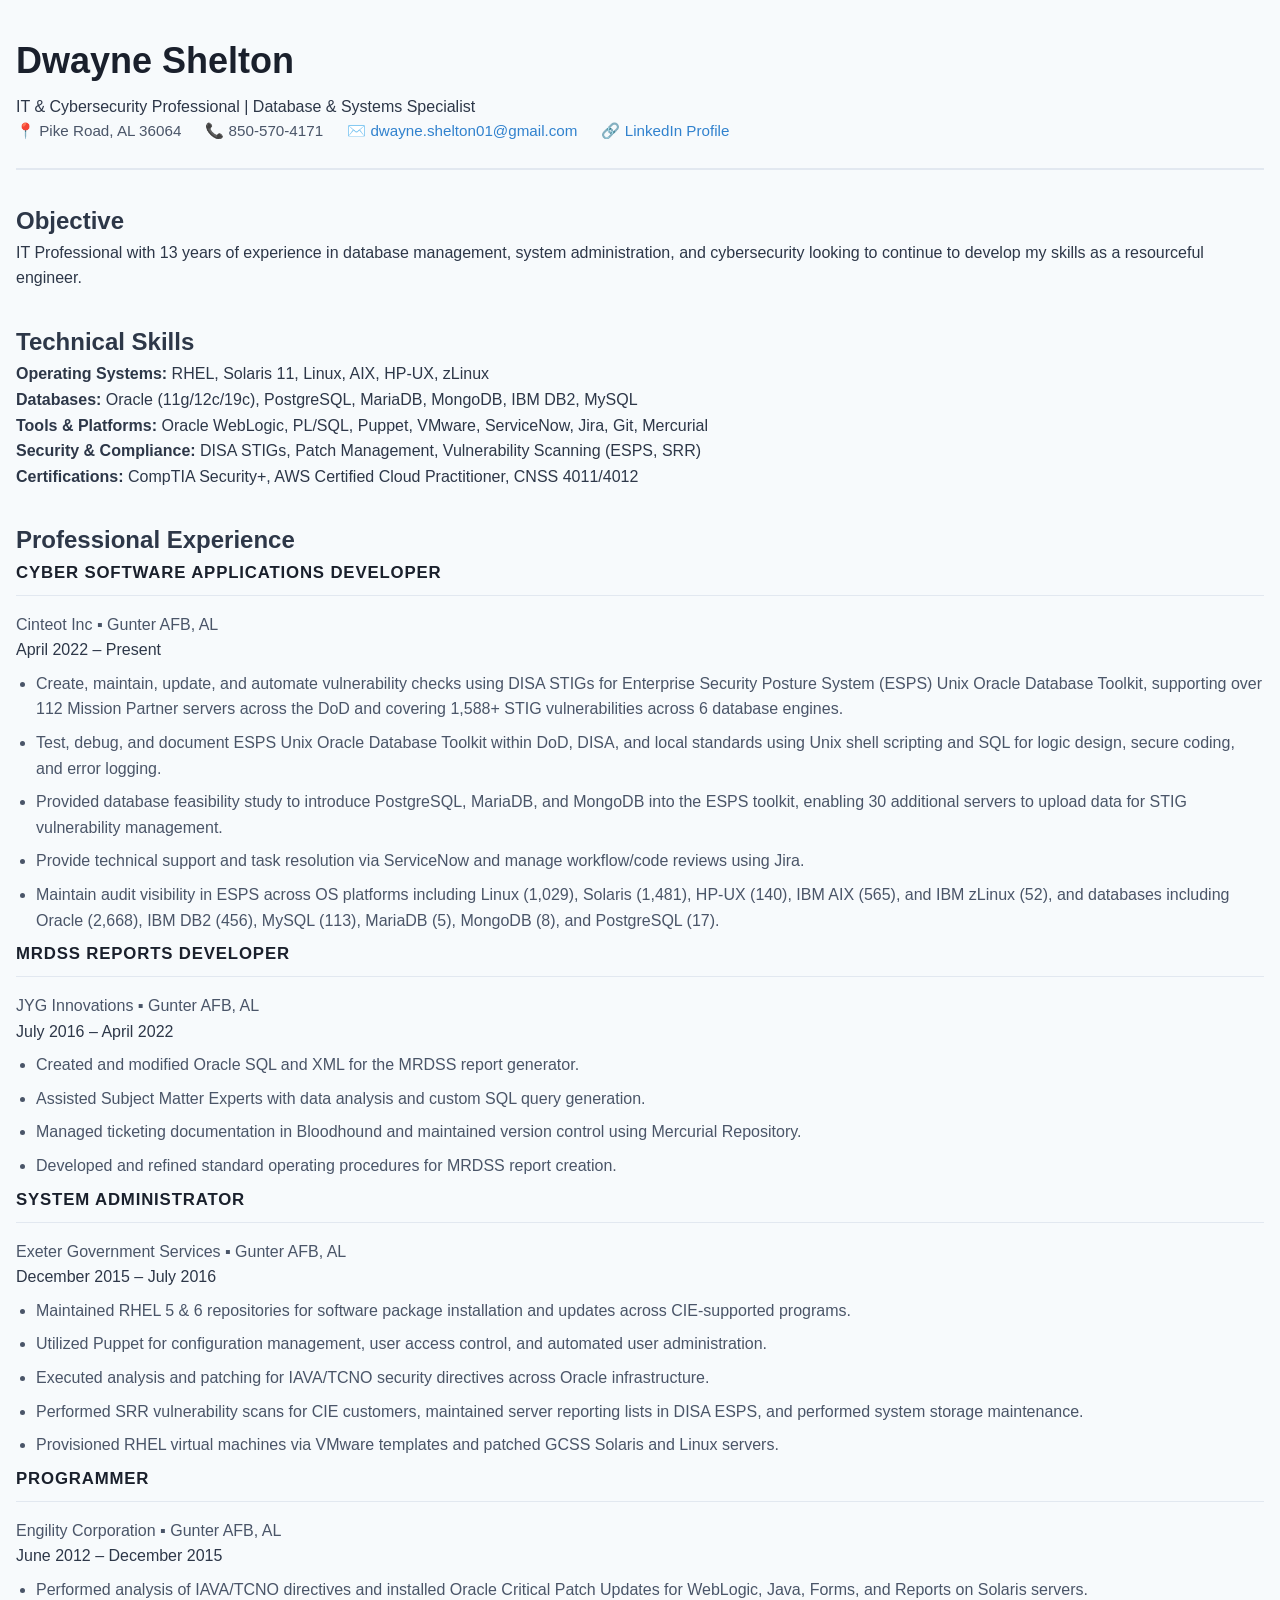
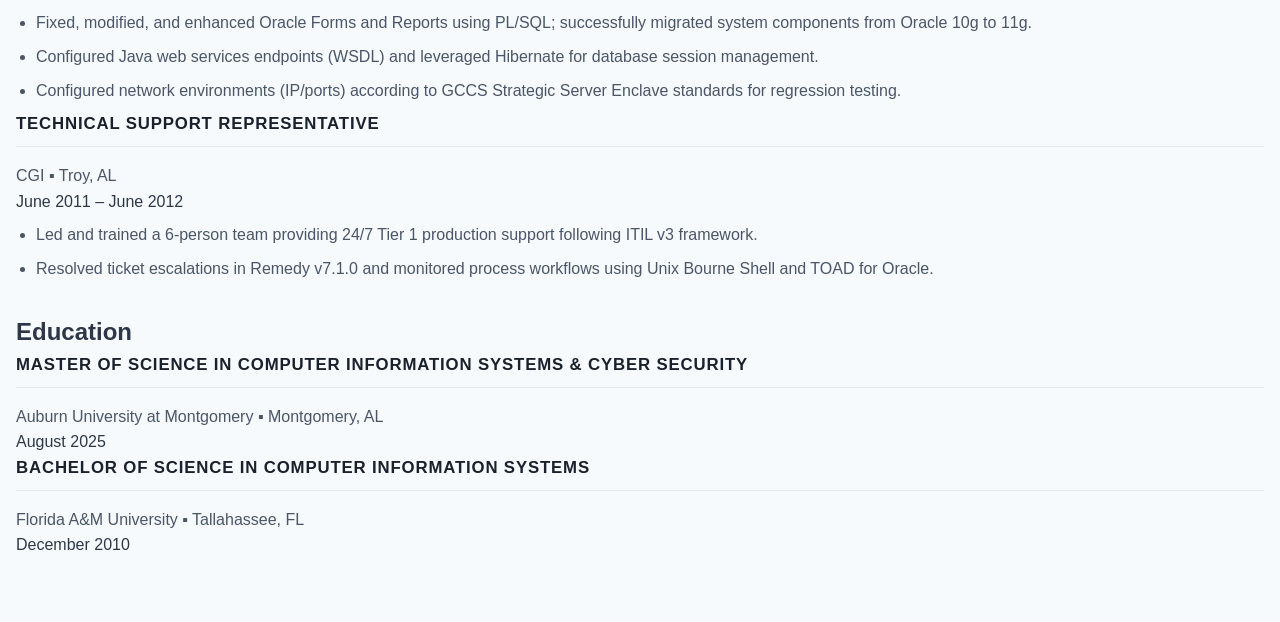
==== index.html @ b15f1be2 "Add files via upload" ====
<!DOCTYPE html>
<html lang="en">
<head>
    <meta charset="UTF-8">
    <meta name="viewport" content="width=device-width, initial-scale=1.0">
    <title>Dwayne Shelton - Resume</title>
    <link rel="stylesheet" href="style.css">
    <link rel="preconnect" href="https://fonts.googleapis.com">
    <link rel="preconnect" href="https://fonts.gstatic.com" crossorigin>
    <link href="https://fonts.googleapis.com/css2?family=Inter:wght@300;400;500;600;700&display=swap" rel="stylesheet">
</head>
<body>
    <div class="resume-container">
        <!-- Header -->
        <header class="header">
            <h1 class="name">Dwayne Shelton</h1>
            <p class="subtitle">IT & Cybersecurity Professional | Database & Systems Specialist</p>
            <div class="contact-info">
                <span>📍 Pike Road, AL 36064</span>
                <span>📞 850-570-4171</span>
                <span>✉️ <a href="mailto:dwayne.shelton01@gmail.com">dwayne.shelton01@gmail.com</a></span>
                <span>🔗 <a href="#" target="_blank">LinkedIn Profile</a></span>
            </div>
        </header>

        <!-- Objective -->
        <section class="section">
            <h2 class="section-title">Objective</h2>
            <p class="objective-text">
                IT Professional with 13 years of experience in database management, system administration, and cybersecurity looking to continue to develop my skills as a resourceful engineer.
            </p>
        </section>

        <!-- Technical Skills -->
        <section class="section">
            <h2 class="section-title">Technical Skills</h2>
            <div class="skills-grid">
                <div class="skill-category">
                    <strong>Operating Systems:</strong> RHEL, Solaris 11, Linux, AIX, HP-UX, zLinux
                </div>
                <div class="skill-category">
                    <strong>Databases:</strong> Oracle (11g/12c/19c), PostgreSQL, MariaDB, MongoDB, IBM DB2, MySQL
                </div>
                <div class="skill-category">
                    <strong>Tools & Platforms:</strong> Oracle WebLogic, PL/SQL, Puppet, VMware, ServiceNow, Jira, Git, Mercurial
                </div>
                <div class="skill-category">
                    <strong>Security & Compliance:</strong> DISA STIGs, Patch Management, Vulnerability Scanning (ESPS, SRR)
                </div>
                <div class="skill-category">
                    <strong>Certifications:</strong> CompTIA Security+, AWS Certified Cloud Practitioner, CNSS 4011/4012
                </div>
            </div>
        </section>

        <!-- Professional Experience -->
        <section class="section">
            <h2 class="section-title">Professional Experience</h2>
            
            <!-- Job 1 -->
            <div class="job">
                <div class="job-header">
                    <div>
                        <h3 class="job-title">Cyber Software Applications Developer</h3>
                        <span class="company">Cinteot Inc ▪ Gunter AFB, AL</span>
                    </div>
                    <span class="job-dates">April 2022 – Present</span>
                </div>
                <ul class="bullet-list">
                    <li>Create, maintain, update, and automate vulnerability checks using DISA STIGs for Enterprise Security Posture System (ESPS) Unix Oracle Database Toolkit, supporting over 112 Mission Partner servers across the DoD and covering 1,588+ STIG vulnerabilities across 6 database engines.</li>
                    <li>Test, debug, and document ESPS Unix Oracle Database Toolkit within DoD, DISA, and local standards using Unix shell scripting and SQL for logic design, secure coding, and error logging.</li>
                    <li>Provided database feasibility study to introduce PostgreSQL, MariaDB, and MongoDB into the ESPS toolkit, enabling 30 additional servers to upload data for STIG vulnerability management.</li>
                    <li>Provide technical support and task resolution via ServiceNow and manage workflow/code reviews using Jira.</li>
                    <li>Maintain audit visibility in ESPS across OS platforms including Linux (1,029), Solaris (1,481), HP-UX (140), IBM AIX (565), and IBM zLinux (52), and databases including Oracle (2,668), IBM DB2 (456), MySQL (113), MariaDB (5), MongoDB (8), and PostgreSQL (17).</li>
                </ul>
            </div>

            <!-- Job 2 -->
            <div class="job">
                <div class="job-header">
                    <div>
                        <h3 class="job-title">MRDSS Reports Developer</h3>
                        <span class="company">JYG Innovations ▪ Gunter AFB, AL</span>
                    </div>
                    <span class="job-dates">July 2016 – April 2022</span>
                </div>
                <ul class="bullet-list">
                    <li>Created and modified Oracle SQL and XML for the MRDSS report generator.</li>
                    <li>Assisted Subject Matter Experts with data analysis and custom SQL query generation.</li>
                    <li>Managed ticketing documentation in Bloodhound and maintained version control using Mercurial Repository.</li>
                    <li>Developed and refined standard operating procedures for MRDSS report creation.</li>
                </ul>
            </div>

            <!-- Job 3 -->
            <div class="job">
                <div class="job-header">
                    <div>
                        <h3 class="job-title">System Administrator</h3>
                        <span class="company">Exeter Government Services ▪ Gunter AFB, AL</span>
                    </div>
                    <span class="job-dates">December 2015 – July 2016</span>
                </div>
                <ul class="bullet-list">
                    <li>Maintained RHEL 5 & 6 repositories for software package installation and updates across CIE-supported programs.</li>
                    <li>Utilized Puppet for configuration management, user access control, and automated user administration.</li>
                    <li>Executed analysis and patching for IAVA/TCNO security directives across Oracle infrastructure.</li>
                    <li>Performed SRR vulnerability scans for CIE customers, maintained server reporting lists in DISA ESPS, and performed system storage maintenance.</li>
                    <li>Provisioned RHEL virtual machines via VMware templates and patched GCSS Solaris and Linux servers.</li>
                </ul>
            </div>

            <!-- Job 4 -->
            <div class="job">
                <div class="job-header">
                    <div>
                        <h3 class="job-title">Programmer</h3>
                        <span class="company">Engility Corporation ▪ Gunter AFB, AL</span>
                    </div>
                    <span class="job-dates">June 2012 – December 2015</span>
                </div>
                <ul class="bullet-list">
                    <li>Performed analysis of IAVA/TCNO directives and installed Oracle Critical Patch Updates for WebLogic, Java, Forms, and Reports on Solaris servers.</li>
                    <li>Fixed, modified, and enhanced Oracle Forms and Reports using PL/SQL; successfully migrated system components from Oracle 10g to 11g.</li>
                    <li>Configured Java web services endpoints (WSDL) and leveraged Hibernate for database session management.</li>
                    <li>Configured network environments (IP/ports) according to GCCS Strategic Server Enclave standards for regression testing.</li>
                </ul>
            </div>

            <!-- Job 5 -->
            <div class="job">
                <div class="job-header">
                    <div>
                        <h3 class="job-title">Technical Support Representative</h3>
                        <span class="company">CGI ▪ Troy, AL</span>
                    </div>
                    <span class="job-dates">June 2011 – June 2012</span>
                </div>
                <ul class="bullet-list">
                    <li>Led and trained a 6-person team providing 24/7 Tier 1 production support following ITIL v3 framework.</li>
                    <li>Resolved ticket escalations in Remedy v7.1.0 and monitored process workflows using Unix Bourne Shell and TOAD for Oracle.</li>
                </ul>
            </div>
        </section>

        <!-- Education -->
        <section class="section">
            <h2 class="section-title">Education</h2>
            <div class="education-item">
                <div class="job-header">
                    <div>
                        <h3 class="job-title">Master of Science in Computer Information Systems & Cyber Security</h3>
                        <span class="company">Auburn University at Montgomery ▪ Montgomery, AL</span>
                    </div>
                    <span class="job-dates">August 2025</span>
                </div>
            </div>
            <div class="education-item">
                <div class="job-header">
                    <div>
                        <h3 class="job-title">Bachelor of Science in Computer Information Systems</h3>
                        <span class="company">Florida A&M University ▪ Tallahassee, FL</span>
                    </div>
                    <span class="job-dates">December 2010</span>
                </div>
            </div>
        </section>
    </div>
</body>
</html>
---- style.css ----
/* Reset & Base Styles */
* {
  box-sizing: border-box;
  margin: 0;
  padding: 0;
}

body {
  font-family: -apple-system, BlinkMacSystemFont, "Segoe UI", Roboto, Helvetica, Arial, sans-serif;
  line-height: 1.6;
  color: #2d3748;
  background-color: #f7fafc;
  padding: 2rem 1rem;
}

/* Container */
.container {
  max-width: 900px;
  margin: 0 auto;
  background: #ffffff;
  padding: 3rem;
  border-radius: 8px;
  box-shadow: 0 4px 6px -1px rgba(0, 0, 0, 0.1), 0 2px 4px -1px rgba(0, 0, 0, 0.06);
}

/* Header */
header {
  border-bottom: 2px solid #e2e8f0;
  padding-bottom: 1.5rem;
  margin-bottom: 2rem;
}

header h1 {
  font-size: 2.25rem;
  color: #1a202c;
  font-weight: 700;
  margin-bottom: 0.25rem;
}

header h2 {
  font-size: 1.25rem;
  color: #3182ce;
  font-weight: 600;
  margin-bottom: 1rem;
}

.contact-info {
  display: flex;
  flex-wrap: wrap;
  gap: 1rem 1.5rem;
  font-size: 0.95rem;
  color: #4a5568;
}

.contact-info a {
  color: #3182ce;
  text-decoration: none;
}

.contact-info a:hover {
  text-decoration: underline;
}

/* Sections */
section {
  margin-bottom: 2rem;
}

section h3 {
  font-size: 1.25rem;
  color: #2b6cb0;
  text-transform: uppercase;
  letter-spacing: 0.05em;
  border-bottom: 1px solid #e2e8f0;
  padding-bottom: 0.5rem;
  margin-bottom: 1rem;
}

/* Experience & Education Entries */
.entry {
  margin-bottom: 1.5rem;
}

.entry-header {
  display: flex;
  justify-content: space-between;
  align-items: baseline;
  flex-wrap: wrap;
  margin-bottom: 0.25rem;
}

.job-title {
  font-weight: 700;
  color: #1a202c;
  font-size: 1.05rem;
}

.company {
  color: #4a5568;
  font-weight: 500;
}

.dates {
  color: #718096;
  font-size: 0.9rem;
  font-style: italic;
}

/* Lists */
ul {
  list-style-type: disc;
  padding-left: 1.25rem;
  margin-top: 0.5rem;
}

li {
  margin-bottom: 0.5rem;
  color: #4a5568;
}

/* Skills List */
.skills-list {
  list-style: none;
  padding-left: 0;
}

.skills-list li {
  margin-bottom: 0.5rem;
}

.skills-list strong {
  color: #2d3748;
}

/* Print Styles */
@media print {
  body {
    background-color: #fff;
    padding: 0;
  }
  
  .container {
    box-shadow: none;
    padding: 0;
    max-width: 100%;
  }

  a {
    color: #2d3748;
    text-decoration: none;
  }
}

/* Mobile Responsive */
@media (max-width: 640px) {
  .container {
    padding: 1.5rem;
  }

  .entry-header {
    flex-direction: column;
    align-items: flex-start;
  }

  .dates {
    margin-top: 0.25rem;
  }
}
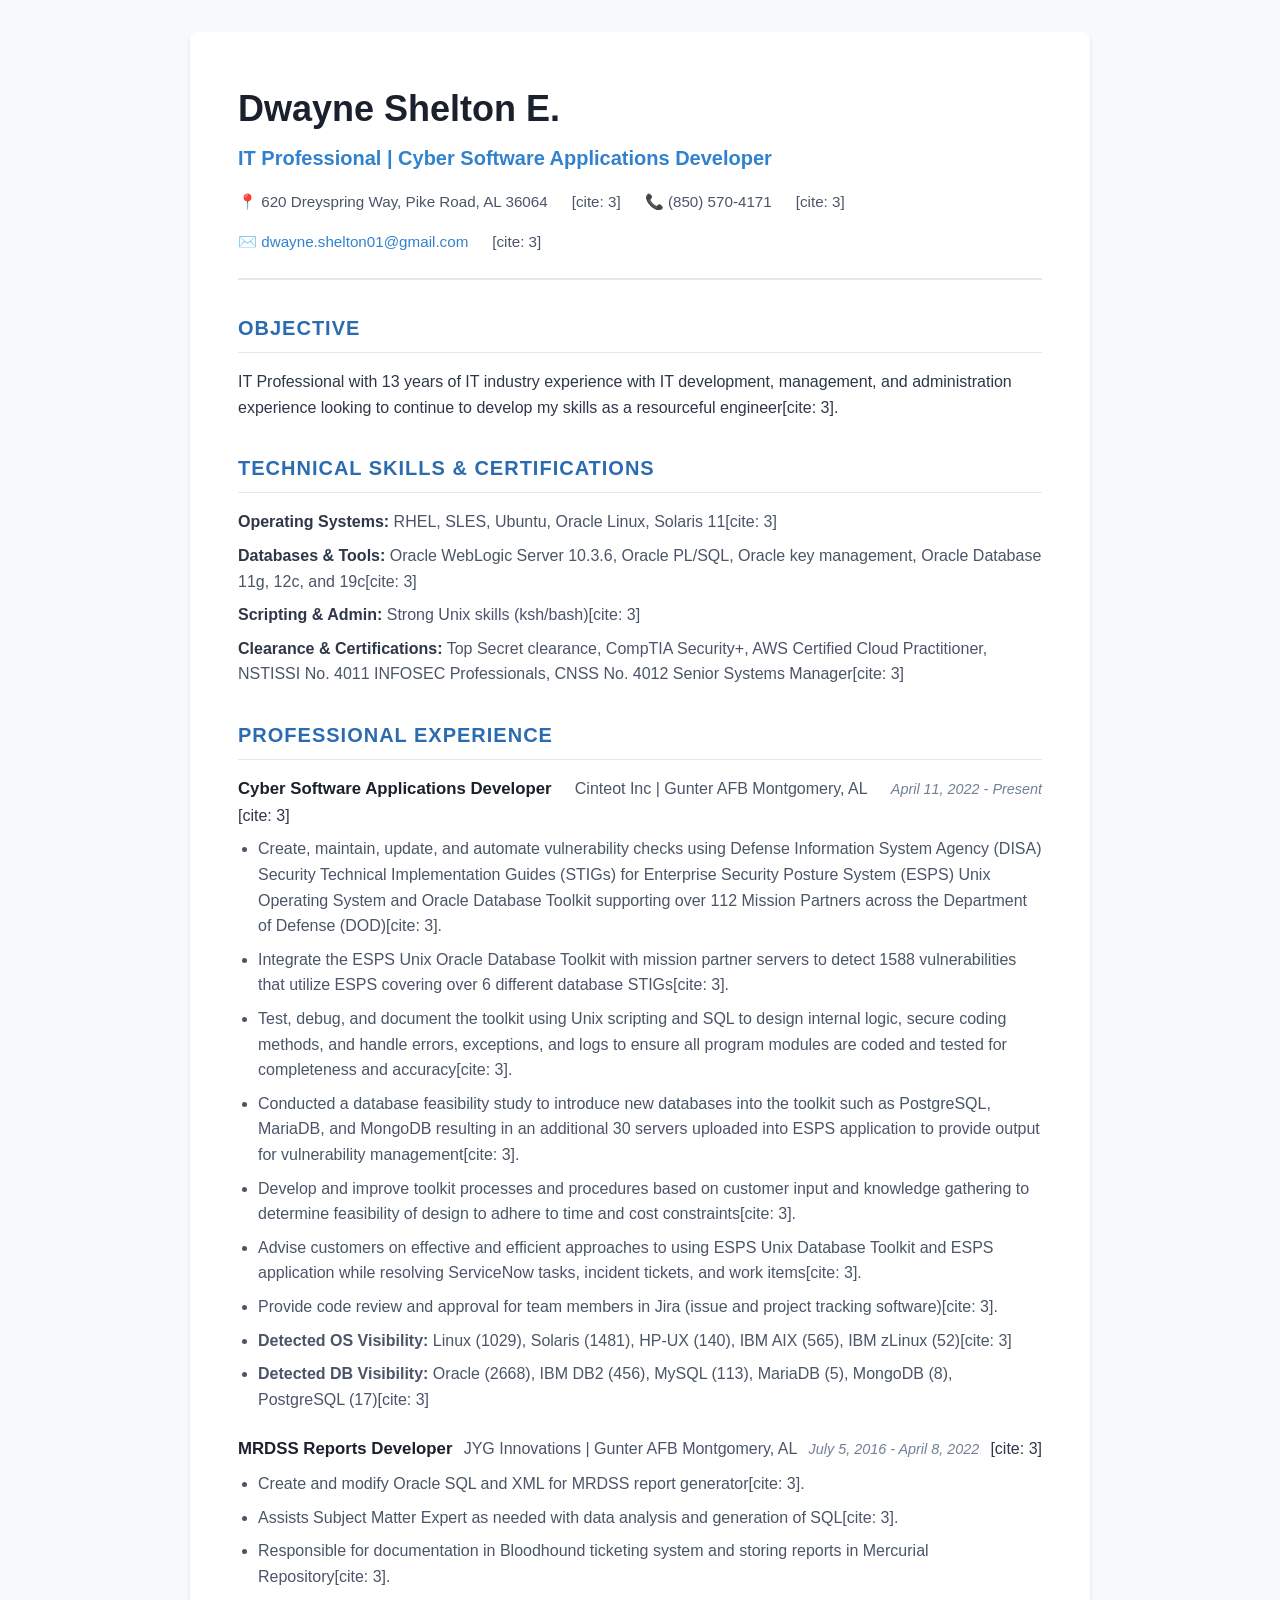
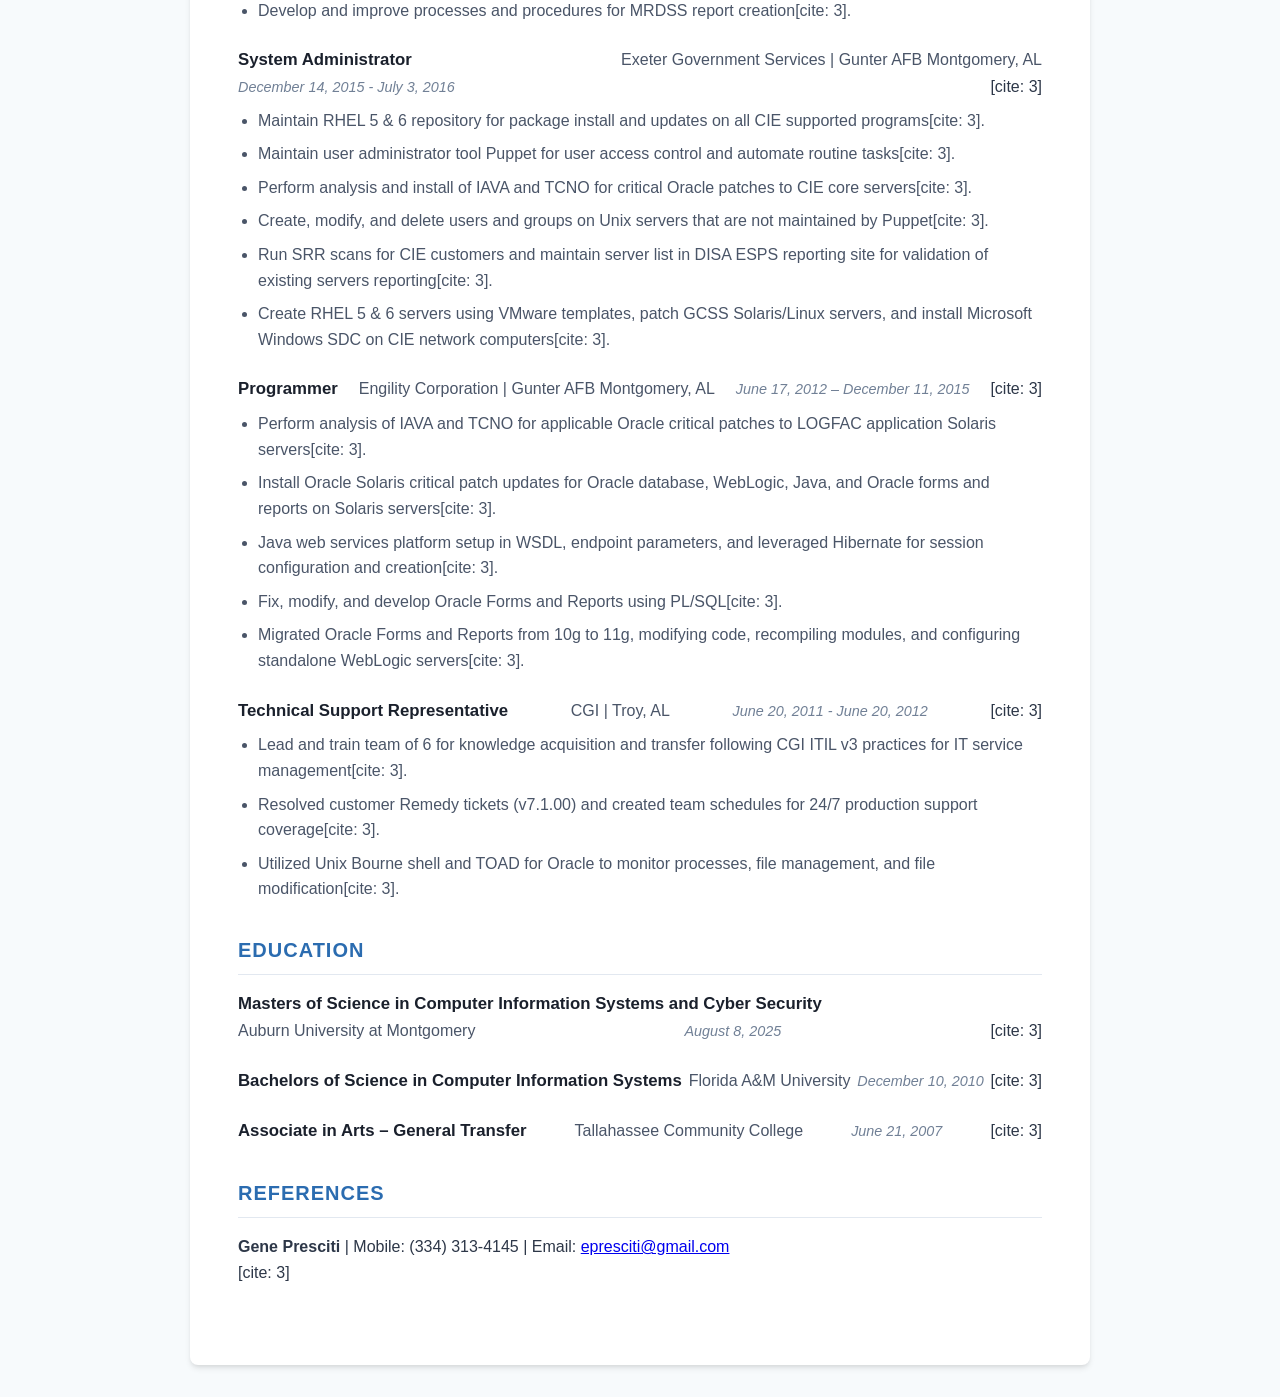
==== commit 00f1da4d: "Update index.html Modified changes to try and improve and shorten resume" ====
--- a/index.html
+++ b/index.html
@@ -1,170 +1,159 @@
 <!DOCTYPE html>
 <html lang="en">
 <head>
-    <meta charset="UTF-8">
-    <meta name="viewport" content="width=device-width, initial-scale=1.0">
-    <title>Dwayne Shelton - Resume</title>
-    <link rel="stylesheet" href="style.css">
-    <link rel="preconnect" href="https://fonts.googleapis.com">
-    <link rel="preconnect" href="https://fonts.gstatic.com" crossorigin>
-    <link href="https://fonts.googleapis.com/css2?family=Inter:wght@300;400;500;600;700&display=swap" rel="stylesheet">
+  <meta charset="UTF-8">
+  <meta name="viewport" content="width=device-width, initial-scale=1.0">
+  <title>Dwayne Shelton - Resume</title>
+  <link rel="stylesheet" href="style.css">
 </head>
 <body>
-    <div class="resume-container">
-        <!-- Header -->
-        <header class="header">
-            <h1 class="name">Dwayne Shelton</h1>
-            <p class="subtitle">IT & Cybersecurity Professional | Database & Systems Specialist</p>
-            <div class="contact-info">
-                <span>📍 Pike Road, AL 36064</span>
-                <span>📞 850-570-4171</span>
-                <span>✉️ <a href="mailto:dwayne.shelton01@gmail.com">dwayne.shelton01@gmail.com</a></span>
-                <span>🔗 <a href="#" target="_blank">LinkedIn Profile</a></span>
-            </div>
-        </header>
+  <div class="container">
+    <!-- Header Section -->
+    <header>
+      <h1>Dwayne Shelton E.</h1>
+      <h2>IT Professional | Cyber Software Applications Developer</h2>
+      <div class="contact-info">
+        <span>📍 620 Dreyspring Way, Pike Road, AL 36064</span>[cite: 3]
+        <span>📞 (850) 570-4171</span>[cite: 3]
+        <span>✉️ <a href="mailto:dwayne.shelton01@gmail.com">dwayne.shelton01@gmail.com</a></span>[cite: 3]
+      </div>
+    </header>
 
-        <!-- Objective -->
-        <section class="section">
-            <h2 class="section-title">Objective</h2>
-            <p class="objective-text">
-                IT Professional with 13 years of experience in database management, system administration, and cybersecurity looking to continue to develop my skills as a resourceful engineer.
-            </p>
-        </section>
+    <!-- Objectives Section -->
+    <section>
+      <h3>Objective</h3>
+      <p>IT Professional with 13 years of IT industry experience with IT development, management, and administration experience looking to continue to develop my skills as a resourceful engineer[cite: 3].</p>
+    </section>
 
-        <!-- Technical Skills -->
-        <section class="section">
-            <h2 class="section-title">Technical Skills</h2>
-            <div class="skills-grid">
-                <div class="skill-category">
-                    <strong>Operating Systems:</strong> RHEL, Solaris 11, Linux, AIX, HP-UX, zLinux
-                </div>
-                <div class="skill-category">
-                    <strong>Databases:</strong> Oracle (11g/12c/19c), PostgreSQL, MariaDB, MongoDB, IBM DB2, MySQL
-                </div>
-                <div class="skill-category">
-                    <strong>Tools & Platforms:</strong> Oracle WebLogic, PL/SQL, Puppet, VMware, ServiceNow, Jira, Git, Mercurial
-                </div>
-                <div class="skill-category">
-                    <strong>Security & Compliance:</strong> DISA STIGs, Patch Management, Vulnerability Scanning (ESPS, SRR)
-                </div>
-                <div class="skill-category">
-                    <strong>Certifications:</strong> CompTIA Security+, AWS Certified Cloud Practitioner, CNSS 4011/4012
-                </div>
-            </div>
-        </section>
+    <!-- Skills Section -->
+    <section>
+      <h3>Technical Skills & Certifications</h3>
+      <ul class="skills-list">
+        <li><strong>Operating Systems:</strong> RHEL, SLES, Ubuntu, Oracle Linux, Solaris 11[cite: 3]</li>
+        <li><strong>Databases & Tools:</strong> Oracle WebLogic Server 10.3.6, Oracle PL/SQL, Oracle key management, Oracle Database 11g, 12c, and 19c[cite: 3]</li>
+        <li><strong>Scripting & Admin:</strong> Strong Unix skills (ksh/bash)[cite: 3]</li>
+        <li><strong>Clearance & Certifications:</strong> Top Secret clearance, CompTIA Security+, AWS Certified Cloud Practitioner, NSTISSI No. 4011 INFOSEC Professionals, CNSS No. 4012 Senior Systems Manager[cite: 3]</li>
+      </ul>
+    </section>
 
-        <!-- Professional Experience -->
-        <section class="section">
-            <h2 class="section-title">Professional Experience</h2>
-            
-            <!-- Job 1 -->
-            <div class="job">
-                <div class="job-header">
-                    <div>
-                        <h3 class="job-title">Cyber Software Applications Developer</h3>
-                        <span class="company">Cinteot Inc ▪ Gunter AFB, AL</span>
-                    </div>
-                    <span class="job-dates">April 2022 – Present</span>
-                </div>
-                <ul class="bullet-list">
-                    <li>Create, maintain, update, and automate vulnerability checks using DISA STIGs for Enterprise Security Posture System (ESPS) Unix Oracle Database Toolkit, supporting over 112 Mission Partner servers across the DoD and covering 1,588+ STIG vulnerabilities across 6 database engines.</li>
-                    <li>Test, debug, and document ESPS Unix Oracle Database Toolkit within DoD, DISA, and local standards using Unix shell scripting and SQL for logic design, secure coding, and error logging.</li>
-                    <li>Provided database feasibility study to introduce PostgreSQL, MariaDB, and MongoDB into the ESPS toolkit, enabling 30 additional servers to upload data for STIG vulnerability management.</li>
-                    <li>Provide technical support and task resolution via ServiceNow and manage workflow/code reviews using Jira.</li>
-                    <li>Maintain audit visibility in ESPS across OS platforms including Linux (1,029), Solaris (1,481), HP-UX (140), IBM AIX (565), and IBM zLinux (52), and databases including Oracle (2,668), IBM DB2 (456), MySQL (113), MariaDB (5), MongoDB (8), and PostgreSQL (17).</li>
-                </ul>
-            </div>
+    <!-- Experience Section -->
+    <section>
+      <h3>Professional Experience</h3>
 
-            <!-- Job 2 -->
-            <div class="job">
-                <div class="job-header">
-                    <div>
-                        <h3 class="job-title">MRDSS Reports Developer</h3>
-                        <span class="company">JYG Innovations ▪ Gunter AFB, AL</span>
-                    </div>
-                    <span class="job-dates">July 2016 – April 2022</span>
-                </div>
-                <ul class="bullet-list">
-                    <li>Created and modified Oracle SQL and XML for the MRDSS report generator.</li>
-                    <li>Assisted Subject Matter Experts with data analysis and custom SQL query generation.</li>
-                    <li>Managed ticketing documentation in Bloodhound and maintained version control using Mercurial Repository.</li>
-                    <li>Developed and refined standard operating procedures for MRDSS report creation.</li>
-                </ul>
-            </div>
+      <!-- Job 1 -->
+      <div class="entry">
+        <div class="entry-header">
+          <span class="job-title">Cyber Software Applications Developer</span>
+          <span class="company">Cinteot Inc | Gunter AFB Montgomery, AL</span>
+          <span class="dates">April 11, 2022 - Present</span>[cite: 3]
+        </div>
+        <ul>
+          <li>Create, maintain, update, and automate vulnerability checks using Defense Information System Agency (DISA) Security Technical Implementation Guides (STIGs) for Enterprise Security Posture System (ESPS) Unix Operating System and Oracle Database Toolkit supporting over 112 Mission Partners across the Department of Defense (DOD)[cite: 3].</li>
+          <li>Integrate the ESPS Unix Oracle Database Toolkit with mission partner servers to detect 1588 vulnerabilities that utilize ESPS covering over 6 different database STIGs[cite: 3].</li>
+          <li>Test, debug, and document the toolkit using Unix scripting and SQL to design internal logic, secure coding methods, and handle errors, exceptions, and logs to ensure all program modules are coded and tested for completeness and accuracy[cite: 3].</li>
+          <li>Conducted a database feasibility study to introduce new databases into the toolkit such as PostgreSQL, MariaDB, and MongoDB resulting in an additional 30 servers uploaded into ESPS application to provide output for vulnerability management[cite: 3].</li>
+          <li>Develop and improve toolkit processes and procedures based on customer input and knowledge gathering to determine feasibility of design to adhere to time and cost constraints[cite: 3].</li>
+          <li>Advise customers on effective and efficient approaches to using ESPS Unix Database Toolkit and ESPS application while resolving ServiceNow tasks, incident tickets, and work items[cite: 3].</li>
+          <li>Provide code review and approval for team members in Jira (issue and project tracking software)[cite: 3].</li>
+          <li><strong>Detected OS Visibility:</strong> Linux (1029), Solaris (1481), HP-UX (140), IBM AIX (565), IBM zLinux (52)[cite: 3]</li>
+          <li><strong>Detected DB Visibility:</strong> Oracle (2668), IBM DB2 (456), MySQL (113), MariaDB (5), MongoDB (8), PostgreSQL (17)[cite: 3]</li>
+        </ul>
+      </div>
 
-            <!-- Job 3 -->
-            <div class="job">
-                <div class="job-header">
-                    <div>
-                        <h3 class="job-title">System Administrator</h3>
-                        <span class="company">Exeter Government Services ▪ Gunter AFB, AL</span>
-                    </div>
-                    <span class="job-dates">December 2015 – July 2016</span>
-                </div>
-                <ul class="bullet-list">
-                    <li>Maintained RHEL 5 & 6 repositories for software package installation and updates across CIE-supported programs.</li>
-                    <li>Utilized Puppet for configuration management, user access control, and automated user administration.</li>
-                    <li>Executed analysis and patching for IAVA/TCNO security directives across Oracle infrastructure.</li>
-                    <li>Performed SRR vulnerability scans for CIE customers, maintained server reporting lists in DISA ESPS, and performed system storage maintenance.</li>
-                    <li>Provisioned RHEL virtual machines via VMware templates and patched GCSS Solaris and Linux servers.</li>
-                </ul>
-            </div>
+      <!-- Job 2 -->
+      <div class="entry">
+        <div class="entry-header">
+          <span class="job-title">MRDSS Reports Developer</span>
+          <span class="company">JYG Innovations | Gunter AFB Montgomery, AL</span>
+          <span class="dates">July 5, 2016 - April 8, 2022</span>[cite: 3]
+        </div>
+        <ul>
+          <li>Create and modify Oracle SQL and XML for MRDSS report generator[cite: 3].</li>
+          <li>Assists Subject Matter Expert as needed with data analysis and generation of SQL[cite: 3].</li>
+          <li>Responsible for documentation in Bloodhound ticketing system and storing reports in Mercurial Repository[cite: 3].</li>
+          <li>Develop and improve processes and procedures for MRDSS report creation[cite: 3].</li>
+        </ul>
+      </div>
 
-            <!-- Job 4 -->
-            <div class="job">
-                <div class="job-header">
-                    <div>
-                        <h3 class="job-title">Programmer</h3>
-                        <span class="company">Engility Corporation ▪ Gunter AFB, AL</span>
-                    </div>
-                    <span class="job-dates">June 2012 – December 2015</span>
-                </div>
-                <ul class="bullet-list">
-                    <li>Performed analysis of IAVA/TCNO directives and installed Oracle Critical Patch Updates for WebLogic, Java, Forms, and Reports on Solaris servers.</li>
-                    <li>Fixed, modified, and enhanced Oracle Forms and Reports using PL/SQL; successfully migrated system components from Oracle 10g to 11g.</li>
-                    <li>Configured Java web services endpoints (WSDL) and leveraged Hibernate for database session management.</li>
-                    <li>Configured network environments (IP/ports) according to GCCS Strategic Server Enclave standards for regression testing.</li>
-                </ul>
-            </div>
+      <!-- Job 3 -->
+      <div class="entry">
+        <div class="entry-header">
+          <span class="job-title">System Administrator</span>
+          <span class="company">Exeter Government Services | Gunter AFB Montgomery, AL</span>
+          <span class="dates">December 14, 2015 - July 3, 2016</span>[cite: 3]
+        </div>
+        <ul>
+          <li>Maintain RHEL 5 & 6 repository for package install and updates on all CIE supported programs[cite: 3].</li>
+          <li>Maintain user administrator tool Puppet for user access control and automate routine tasks[cite: 3].</li>
+          <li>Perform analysis and install of IAVA and TCNO for critical Oracle patches to CIE core servers[cite: 3].</li>
+          <li>Create, modify, and delete users and groups on Unix servers that are not maintained by Puppet[cite: 3].</li>
+          <li>Run SRR scans for CIE customers and maintain server list in DISA ESPS reporting site for validation of existing servers reporting[cite: 3].</li>
+          <li>Create RHEL 5 & 6 servers using VMware templates, patch GCSS Solaris/Linux servers, and install Microsoft Windows SDC on CIE network computers[cite: 3].</li>
+        </ul>
+      </div>
 
-            <!-- Job 5 -->
-            <div class="job">
-                <div class="job-header">
-                    <div>
-                        <h3 class="job-title">Technical Support Representative</h3>
-                        <span class="company">CGI ▪ Troy, AL</span>
-                    </div>
-                    <span class="job-dates">June 2011 – June 2012</span>
-                </div>
-                <ul class="bullet-list">
-                    <li>Led and trained a 6-person team providing 24/7 Tier 1 production support following ITIL v3 framework.</li>
-                    <li>Resolved ticket escalations in Remedy v7.1.0 and monitored process workflows using Unix Bourne Shell and TOAD for Oracle.</li>
-                </ul>
-            </div>
-        </section>
+      <!-- Job 4 -->
+      <div class="entry">
+        <div class="entry-header">
+          <span class="job-title">Programmer</span>
+          <span class="company">Engility Corporation | Gunter AFB Montgomery, AL</span>
+          <span class="dates">June 17, 2012 – December 11, 2015</span>[cite: 3]
+        </div>
+        <ul>
+          <li>Perform analysis of IAVA and TCNO for applicable Oracle critical patches to LOGFAC application Solaris servers[cite: 3].</li>
+          <li>Install Oracle Solaris critical patch updates for Oracle database, WebLogic, Java, and Oracle forms and reports on Solaris servers[cite: 3].</li>
+          <li>Java web services platform setup in WSDL, endpoint parameters, and leveraged Hibernate for session configuration and creation[cite: 3].</li>
+          <li>Fix, modify, and develop Oracle Forms and Reports using PL/SQL[cite: 3].</li>
+          <li>Migrated Oracle Forms and Reports from 10g to 11g, modifying code, recompiling modules, and configuring standalone WebLogic servers[cite: 3].</li>
+        </ul>
+      </div>
 
-        <!-- Education -->
-        <section class="section">
-            <h2 class="section-title">Education</h2>
-            <div class="education-item">
-                <div class="job-header">
-                    <div>
-                        <h3 class="job-title">Master of Science in Computer Information Systems & Cyber Security</h3>
-                        <span class="company">Auburn University at Montgomery ▪ Montgomery, AL</span>
-                    </div>
-                    <span class="job-dates">August 2025</span>
-                </div>
-            </div>
-            <div class="education-item">
-                <div class="job-header">
-                    <div>
-                        <h3 class="job-title">Bachelor of Science in Computer Information Systems</h3>
-                        <span class="company">Florida A&M University ▪ Tallahassee, FL</span>
-                    </div>
-                    <span class="job-dates">December 2010</span>
-                </div>
-            </div>
-        </section>
-    </div>
+      <!-- Job 5 -->
+      <div class="entry">
+        <div class="entry-header">
+          <span class="job-title">Technical Support Representative</span>
+          <span class="company">CGI | Troy, AL</span>
+          <span class="dates">June 20, 2011 - June 20, 2012</span>[cite: 3]
+        </div>
+        <ul>
+          <li>Lead and train team of 6 for knowledge acquisition and transfer following CGI ITIL v3 practices for IT service management[cite: 3].</li>
+          <li>Resolved customer Remedy tickets (v7.1.00) and created team schedules for 24/7 production support coverage[cite: 3].</li>
+          <li>Utilized Unix Bourne shell and TOAD for Oracle to monitor processes, file management, and file modification[cite: 3].</li>
+        </ul>
+      </div>
+    </section>
+
+    <!-- Education Section -->
+    <section>
+      <h3>Education</h3>
+      <div class="entry">
+        <div class="entry-header">
+          <span class="job-title">Masters of Science in Computer Information Systems and Cyber Security</span>
+          <span class="company">Auburn University at Montgomery</span>
+          <span class="dates">August 8, 2025</span>[cite: 3]
+        </div>
+      </div>
+      <div class="entry">
+        <div class="entry-header">
+          <span class="job-title">Bachelors of Science in Computer Information Systems</span>
+          <span class="company">Florida A&M University</span>
+          <span class="dates">December 10, 2010</span>[cite: 3]
+        </div>
+      </div>
+      <div class="entry">
+        <div class="entry-header">
+          <span class="job-title">Associate in Arts – General Transfer</span>
+          <span class="company">Tallahassee Community College</span>
+          <span class="dates">June 21, 2007</span>[cite: 3]
+        </div>
+      </div>
+    </section>
+
+    <!-- References Section -->
+    <section>
+      <h3>References</h3>
+      <p><strong>Gene Presciti</strong> | Mobile: (334) 313-4145 | Email: <a href="mailto:epresciti@gmail.com">epresciti@gmail.com</a></p>[cite: 3]
+    </section>
+  </div>
 </body>
-</html>+</html>
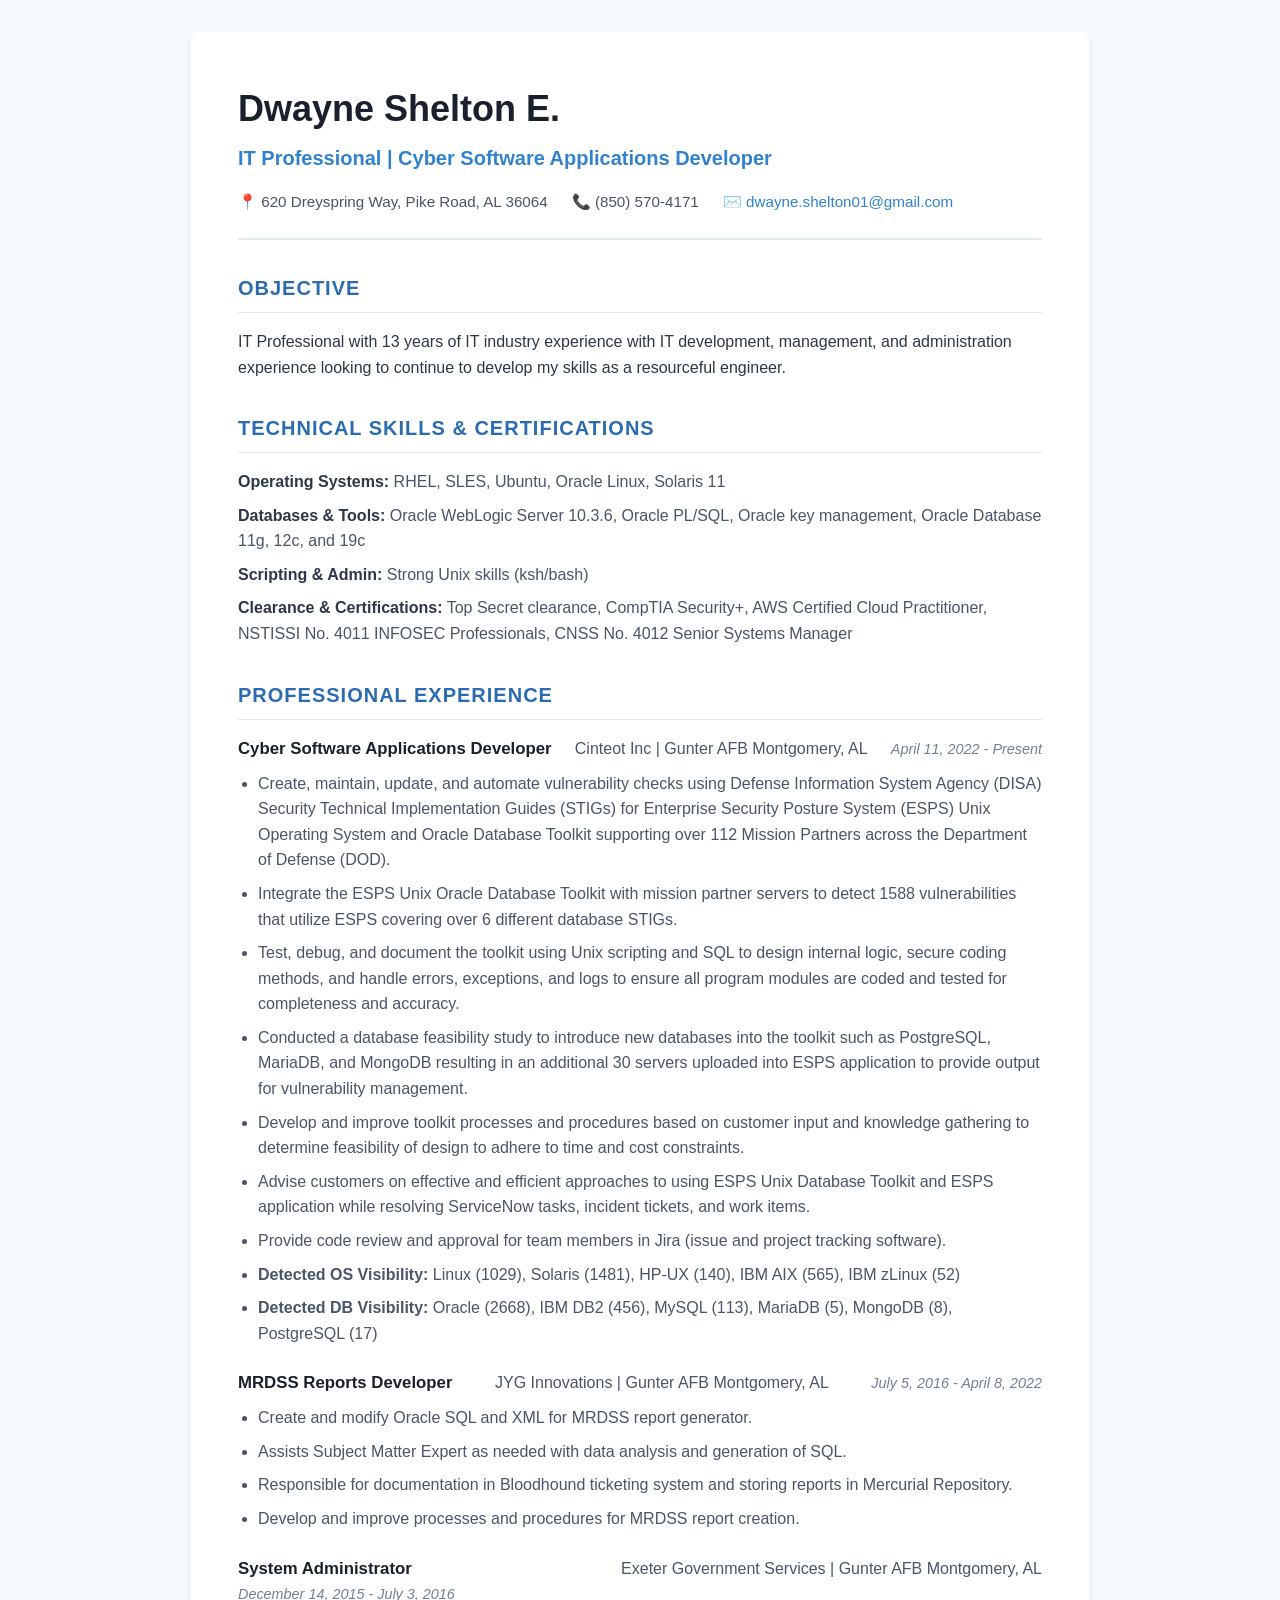
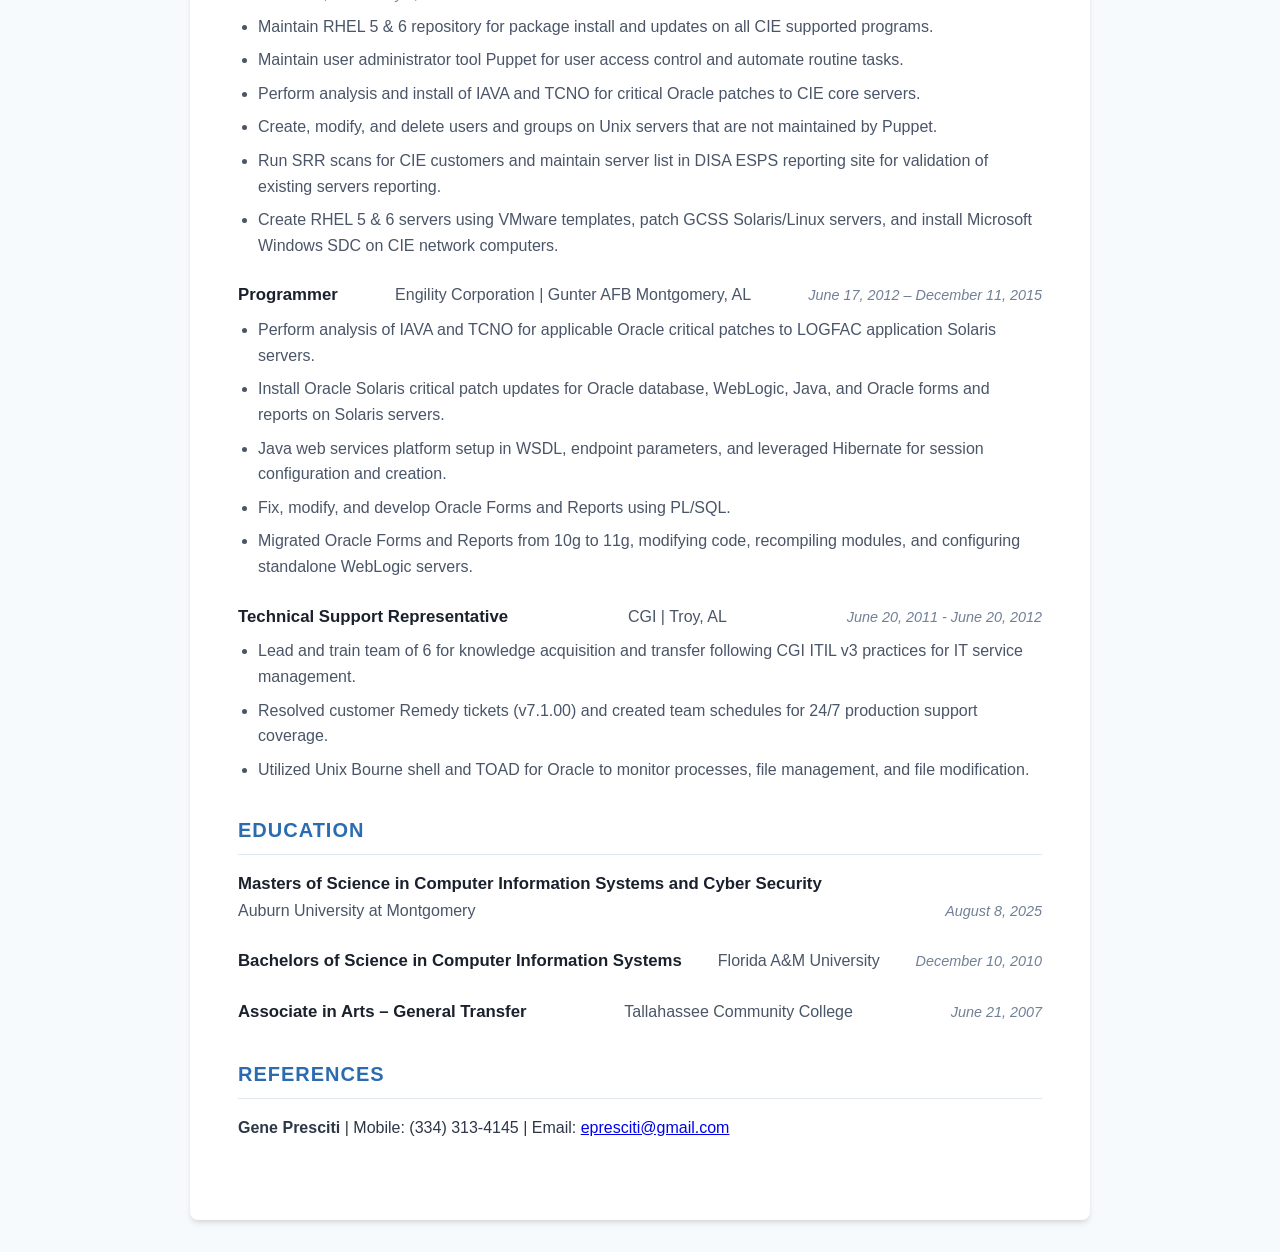
==== commit 24e05baa: "Update index.html [cite: 3] removal" ====
--- a/index.html
+++ b/index.html
@@ -13,26 +13,26 @@
       <h1>Dwayne Shelton E.</h1>
       <h2>IT Professional | Cyber Software Applications Developer</h2>
       <div class="contact-info">
-        <span>📍 620 Dreyspring Way, Pike Road, AL 36064</span>[cite: 3]
-        <span>📞 (850) 570-4171</span>[cite: 3]
-        <span>✉️ <a href="mailto:dwayne.shelton01@gmail.com">dwayne.shelton01@gmail.com</a></span>[cite: 3]
+        <span>📍 620 Dreyspring Way, Pike Road, AL 36064</span>
+        <span>📞 (850) 570-4171</span>
+        <span>✉️ <a href="mailto:dwayne.shelton01@gmail.com">dwayne.shelton01@gmail.com</a></span>
       </div>
     </header>
 
     <!-- Objectives Section -->
     <section>
       <h3>Objective</h3>
-      <p>IT Professional with 13 years of IT industry experience with IT development, management, and administration experience looking to continue to develop my skills as a resourceful engineer[cite: 3].</p>
+      <p>IT Professional with 13 years of IT industry experience with IT development, management, and administration experience looking to continue to develop my skills as a resourceful engineer.</p>
     </section>
 
     <!-- Skills Section -->
     <section>
       <h3>Technical Skills & Certifications</h3>
       <ul class="skills-list">
-        <li><strong>Operating Systems:</strong> RHEL, SLES, Ubuntu, Oracle Linux, Solaris 11[cite: 3]</li>
-        <li><strong>Databases & Tools:</strong> Oracle WebLogic Server 10.3.6, Oracle PL/SQL, Oracle key management, Oracle Database 11g, 12c, and 19c[cite: 3]</li>
-        <li><strong>Scripting & Admin:</strong> Strong Unix skills (ksh/bash)[cite: 3]</li>
-        <li><strong>Clearance & Certifications:</strong> Top Secret clearance, CompTIA Security+, AWS Certified Cloud Practitioner, NSTISSI No. 4011 INFOSEC Professionals, CNSS No. 4012 Senior Systems Manager[cite: 3]</li>
+        <li><strong>Operating Systems:</strong> RHEL, SLES, Ubuntu, Oracle Linux, Solaris 11</li>
+        <li><strong>Databases & Tools:</strong> Oracle WebLogic Server 10.3.6, Oracle PL/SQL, Oracle key management, Oracle Database 11g, 12c, and 19c</li>
+        <li><strong>Scripting & Admin:</strong> Strong Unix skills (ksh/bash)</li>
+        <li><strong>Clearance & Certifications:</strong> Top Secret clearance, CompTIA Security+, AWS Certified Cloud Practitioner, NSTISSI No. 4011 INFOSEC Professionals, CNSS No. 4012 Senior Systems Manager</li>
       </ul>
     </section>
 
@@ -45,18 +45,18 @@
         <div class="entry-header">
           <span class="job-title">Cyber Software Applications Developer</span>
           <span class="company">Cinteot Inc | Gunter AFB Montgomery, AL</span>
-          <span class="dates">April 11, 2022 - Present</span>[cite: 3]
+          <span class="dates">April 11, 2022 - Present</span>
         </div>
         <ul>
-          <li>Create, maintain, update, and automate vulnerability checks using Defense Information System Agency (DISA) Security Technical Implementation Guides (STIGs) for Enterprise Security Posture System (ESPS) Unix Operating System and Oracle Database Toolkit supporting over 112 Mission Partners across the Department of Defense (DOD)[cite: 3].</li>
-          <li>Integrate the ESPS Unix Oracle Database Toolkit with mission partner servers to detect 1588 vulnerabilities that utilize ESPS covering over 6 different database STIGs[cite: 3].</li>
-          <li>Test, debug, and document the toolkit using Unix scripting and SQL to design internal logic, secure coding methods, and handle errors, exceptions, and logs to ensure all program modules are coded and tested for completeness and accuracy[cite: 3].</li>
-          <li>Conducted a database feasibility study to introduce new databases into the toolkit such as PostgreSQL, MariaDB, and MongoDB resulting in an additional 30 servers uploaded into ESPS application to provide output for vulnerability management[cite: 3].</li>
-          <li>Develop and improve toolkit processes and procedures based on customer input and knowledge gathering to determine feasibility of design to adhere to time and cost constraints[cite: 3].</li>
-          <li>Advise customers on effective and efficient approaches to using ESPS Unix Database Toolkit and ESPS application while resolving ServiceNow tasks, incident tickets, and work items[cite: 3].</li>
-          <li>Provide code review and approval for team members in Jira (issue and project tracking software)[cite: 3].</li>
-          <li><strong>Detected OS Visibility:</strong> Linux (1029), Solaris (1481), HP-UX (140), IBM AIX (565), IBM zLinux (52)[cite: 3]</li>
-          <li><strong>Detected DB Visibility:</strong> Oracle (2668), IBM DB2 (456), MySQL (113), MariaDB (5), MongoDB (8), PostgreSQL (17)[cite: 3]</li>
+          <li>Create, maintain, update, and automate vulnerability checks using Defense Information System Agency (DISA) Security Technical Implementation Guides (STIGs) for Enterprise Security Posture System (ESPS) Unix Operating System and Oracle Database Toolkit supporting over 112 Mission Partners across the Department of Defense (DOD).</li>
+          <li>Integrate the ESPS Unix Oracle Database Toolkit with mission partner servers to detect 1588 vulnerabilities that utilize ESPS covering over 6 different database STIGs.</li>
+          <li>Test, debug, and document the toolkit using Unix scripting and SQL to design internal logic, secure coding methods, and handle errors, exceptions, and logs to ensure all program modules are coded and tested for completeness and accuracy.</li>
+          <li>Conducted a database feasibility study to introduce new databases into the toolkit such as PostgreSQL, MariaDB, and MongoDB resulting in an additional 30 servers uploaded into ESPS application to provide output for vulnerability management.</li>
+          <li>Develop and improve toolkit processes and procedures based on customer input and knowledge gathering to determine feasibility of design to adhere to time and cost constraints.</li>
+          <li>Advise customers on effective and efficient approaches to using ESPS Unix Database Toolkit and ESPS application while resolving ServiceNow tasks, incident tickets, and work items.</li>
+          <li>Provide code review and approval for team members in Jira (issue and project tracking software).</li>
+          <li><strong>Detected OS Visibility:</strong> Linux (1029), Solaris (1481), HP-UX (140), IBM AIX (565), IBM zLinux (52)</li>
+          <li><strong>Detected DB Visibility:</strong> Oracle (2668), IBM DB2 (456), MySQL (113), MariaDB (5), MongoDB (8), PostgreSQL (17)</li>
         </ul>
       </div>
 
@@ -65,13 +65,13 @@
         <div class="entry-header">
           <span class="job-title">MRDSS Reports Developer</span>
           <span class="company">JYG Innovations | Gunter AFB Montgomery, AL</span>
-          <span class="dates">July 5, 2016 - April 8, 2022</span>[cite: 3]
+          <span class="dates">July 5, 2016 - April 8, 2022</span>
         </div>
         <ul>
-          <li>Create and modify Oracle SQL and XML for MRDSS report generator[cite: 3].</li>
-          <li>Assists Subject Matter Expert as needed with data analysis and generation of SQL[cite: 3].</li>
-          <li>Responsible for documentation in Bloodhound ticketing system and storing reports in Mercurial Repository[cite: 3].</li>
-          <li>Develop and improve processes and procedures for MRDSS report creation[cite: 3].</li>
+          <li>Create and modify Oracle SQL and XML for MRDSS report generator.</li>
+          <li>Assists Subject Matter Expert as needed with data analysis and generation of SQL.</li>
+          <li>Responsible for documentation in Bloodhound ticketing system and storing reports in Mercurial Repository.</li>
+          <li>Develop and improve processes and procedures for MRDSS report creation.</li>
         </ul>
       </div>
 
@@ -80,15 +80,15 @@
         <div class="entry-header">
           <span class="job-title">System Administrator</span>
           <span class="company">Exeter Government Services | Gunter AFB Montgomery, AL</span>
-          <span class="dates">December 14, 2015 - July 3, 2016</span>[cite: 3]
+          <span class="dates">December 14, 2015 - July 3, 2016</span>
         </div>
         <ul>
-          <li>Maintain RHEL 5 & 6 repository for package install and updates on all CIE supported programs[cite: 3].</li>
-          <li>Maintain user administrator tool Puppet for user access control and automate routine tasks[cite: 3].</li>
-          <li>Perform analysis and install of IAVA and TCNO for critical Oracle patches to CIE core servers[cite: 3].</li>
-          <li>Create, modify, and delete users and groups on Unix servers that are not maintained by Puppet[cite: 3].</li>
-          <li>Run SRR scans for CIE customers and maintain server list in DISA ESPS reporting site for validation of existing servers reporting[cite: 3].</li>
-          <li>Create RHEL 5 & 6 servers using VMware templates, patch GCSS Solaris/Linux servers, and install Microsoft Windows SDC on CIE network computers[cite: 3].</li>
+          <li>Maintain RHEL 5 & 6 repository for package install and updates on all CIE supported programs.</li>
+          <li>Maintain user administrator tool Puppet for user access control and automate routine tasks.</li>
+          <li>Perform analysis and install of IAVA and TCNO for critical Oracle patches to CIE core servers.</li>
+          <li>Create, modify, and delete users and groups on Unix servers that are not maintained by Puppet.</li>
+          <li>Run SRR scans for CIE customers and maintain server list in DISA ESPS reporting site for validation of existing servers reporting.</li>
+          <li>Create RHEL 5 & 6 servers using VMware templates, patch GCSS Solaris/Linux servers, and install Microsoft Windows SDC on CIE network computers.</li>
         </ul>
       </div>
 
@@ -97,14 +97,14 @@
         <div class="entry-header">
           <span class="job-title">Programmer</span>
           <span class="company">Engility Corporation | Gunter AFB Montgomery, AL</span>
-          <span class="dates">June 17, 2012 – December 11, 2015</span>[cite: 3]
+          <span class="dates">June 17, 2012 – December 11, 2015</span>
         </div>
         <ul>
-          <li>Perform analysis of IAVA and TCNO for applicable Oracle critical patches to LOGFAC application Solaris servers[cite: 3].</li>
-          <li>Install Oracle Solaris critical patch updates for Oracle database, WebLogic, Java, and Oracle forms and reports on Solaris servers[cite: 3].</li>
-          <li>Java web services platform setup in WSDL, endpoint parameters, and leveraged Hibernate for session configuration and creation[cite: 3].</li>
-          <li>Fix, modify, and develop Oracle Forms and Reports using PL/SQL[cite: 3].</li>
-          <li>Migrated Oracle Forms and Reports from 10g to 11g, modifying code, recompiling modules, and configuring standalone WebLogic servers[cite: 3].</li>
+          <li>Perform analysis of IAVA and TCNO for applicable Oracle critical patches to LOGFAC application Solaris servers.</li>
+          <li>Install Oracle Solaris critical patch updates for Oracle database, WebLogic, Java, and Oracle forms and reports on Solaris servers.</li>
+          <li>Java web services platform setup in WSDL, endpoint parameters, and leveraged Hibernate for session configuration and creation.</li>
+          <li>Fix, modify, and develop Oracle Forms and Reports using PL/SQL.</li>
+          <li>Migrated Oracle Forms and Reports from 10g to 11g, modifying code, recompiling modules, and configuring standalone WebLogic servers.</li>
         </ul>
       </div>
 
@@ -113,12 +113,12 @@
         <div class="entry-header">
           <span class="job-title">Technical Support Representative</span>
           <span class="company">CGI | Troy, AL</span>
-          <span class="dates">June 20, 2011 - June 20, 2012</span>[cite: 3]
+          <span class="dates">June 20, 2011 - June 20, 2012</span>
         </div>
         <ul>
-          <li>Lead and train team of 6 for knowledge acquisition and transfer following CGI ITIL v3 practices for IT service management[cite: 3].</li>
-          <li>Resolved customer Remedy tickets (v7.1.00) and created team schedules for 24/7 production support coverage[cite: 3].</li>
-          <li>Utilized Unix Bourne shell and TOAD for Oracle to monitor processes, file management, and file modification[cite: 3].</li>
+          <li>Lead and train team of 6 for knowledge acquisition and transfer following CGI ITIL v3 practices for IT service management.</li>
+          <li>Resolved customer Remedy tickets (v7.1.00) and created team schedules for 24/7 production support coverage.</li>
+          <li>Utilized Unix Bourne shell and TOAD for Oracle to monitor processes, file management, and file modification.</li>
         </ul>
       </div>
     </section>
@@ -130,21 +130,21 @@
         <div class="entry-header">
           <span class="job-title">Masters of Science in Computer Information Systems and Cyber Security</span>
           <span class="company">Auburn University at Montgomery</span>
-          <span class="dates">August 8, 2025</span>[cite: 3]
+          <span class="dates">August 8, 2025</span>
         </div>
       </div>
       <div class="entry">
         <div class="entry-header">
           <span class="job-title">Bachelors of Science in Computer Information Systems</span>
           <span class="company">Florida A&M University</span>
-          <span class="dates">December 10, 2010</span>[cite: 3]
+          <span class="dates">December 10, 2010</span>
         </div>
       </div>
       <div class="entry">
         <div class="entry-header">
           <span class="job-title">Associate in Arts – General Transfer</span>
           <span class="company">Tallahassee Community College</span>
-          <span class="dates">June 21, 2007</span>[cite: 3]
+          <span class="dates">June 21, 2007</span>
         </div>
       </div>
     </section>
@@ -152,7 +152,7 @@
     <!-- References Section -->
     <section>
       <h3>References</h3>
-      <p><strong>Gene Presciti</strong> | Mobile: (334) 313-4145 | Email: <a href="mailto:epresciti@gmail.com">epresciti@gmail.com</a></p>[cite: 3]
+      <p><strong>Gene Presciti</strong> | Mobile: (334) 313-4145 | Email: <a href="mailto:epresciti@gmail.com">epresciti@gmail.com</a></p>
     </section>
   </div>
 </body>
